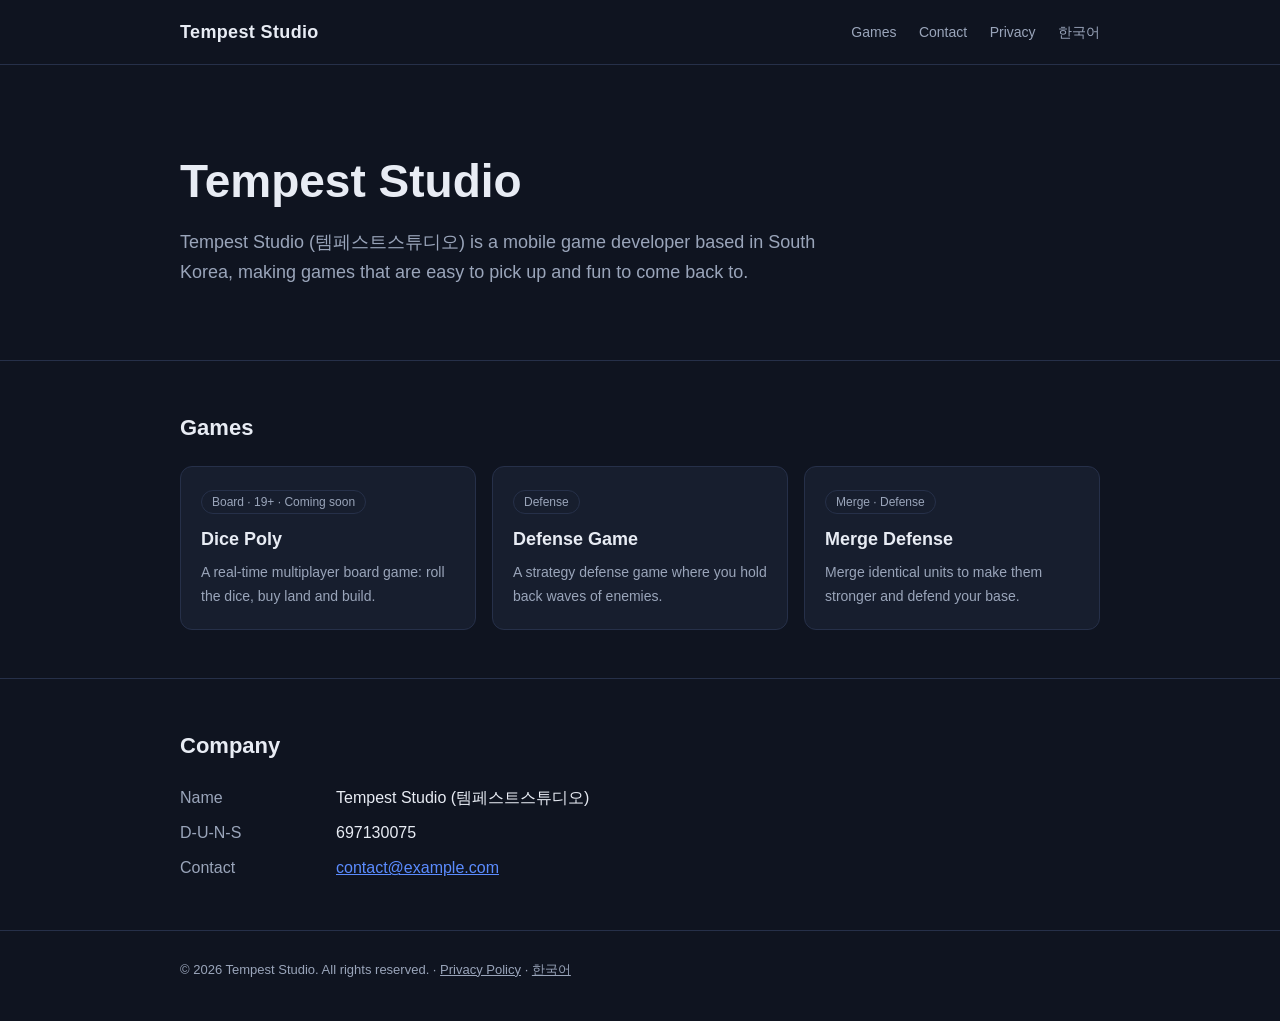
==== en/index.html @ 6d51fc12 "회사 웹사이트 첫 올림: 회사 소개와 개인정보처리방침, 한국어·영어 ProjectDice 저장소 Website/ 폴더에서 옮겨 왔습니다. GitHub Pages(main 브랜치 루" ====
<!doctype html>
<!--
  템페스트스튜디오 회사 소개 페이지(영어판). 한국어 기본판은 ../index.html 입니다.
  내용을 바꿀 때는 한국어판과 같이 바꿉니다.
-->
<html lang="en">
<head>
  <meta charset="utf-8">
  <meta name="viewport" content="width=device-width, initial-scale=1">
  <title>Tempest Studio</title>
  <meta name="description" content="Tempest Studio is a mobile game developer based in South Korea.">
  <link rel="alternate" hreflang="ko" href="../">
  <link rel="stylesheet" href="../style.css">
</head>
<body>
  <header class="site">
    <div class="wrap">
      <a class="logo" href="./">Tempest Studio</a>
      <nav class="site">
        <a href="#games">Games</a>
        <a href="#contact">Contact</a>
        <a href="privacy.html">Privacy</a>
        <a href="../" lang="ko">한국어</a>
      </nav>
    </div>
  </header>

  <main>
    <div class="wrap hero">
      <h1>Tempest Studio</h1>
      <p>Tempest Studio (템페스트스튜디오) is a mobile game developer based in South Korea, making games that are easy to pick up and fun to come back to.</p>
    </div>

    <section id="games">
      <div class="wrap">
        <h2>Games</h2>
        <div class="games">
          <div class="card">
            <span class="tag">Board · 19+ · Coming soon</span>
            <h3>Dice Poly</h3>
            <p>A real-time multiplayer board game: roll the dice, buy land and build.</p>
          </div>
          <div class="card">
            <span class="tag">Defense</span>
            <h3>Defense Game</h3>
            <p>A strategy defense game where you hold back waves of enemies.</p>
          </div>
          <div class="card">
            <span class="tag">Merge · Defense</span>
            <h3>Merge Defense</h3>
            <p>Merge identical units to make them stronger and defend your base.</p>
          </div>
        </div>
      </div>
    </section>

    <section id="contact">
      <div class="wrap">
        <h2>Company</h2>
        <dl class="info">
          <dt>Name</dt><dd>Tempest Studio (템페스트스튜디오)</dd>
          <dt>D-U-N-S</dt><dd>697130075</dd>
          <dt>Contact</dt><dd><a href="mailto:contact@example.com">contact@example.com</a></dd>
        </dl>
      </div>
    </section>
  </main>

  <footer class="site">
    <div class="wrap">
      © 2026 Tempest Studio. All rights reserved. ·
      <a href="privacy.html">Privacy Policy</a> ·
      <a href="../" lang="ko">한국어</a>
    </div>
  </footer>
</body>
</html>
---- style.css ----
/*
 * 템페스트스튜디오 회사 웹사이트 공용 스타일.
 * index.html, privacy.html, en/*.html 이 모두 이 파일 하나를 읽습니다.
 * 외부 글꼴·스크립트 없이 정적 파일만으로 동작하도록 시스템 글꼴을 씁니다
 * (GitHub Pages나 Apache 어디에 올려도 그대로 열리게 하기 위함).
 */
:root {
  --bg: #0f1420;
  --surface: #171e2e;
  --text: #e8ecf4;
  --muted: #9aa5ba;
  --accent: #5b8cff;
  --line: #263049;
  --max: 960px;
}
* { box-sizing: border-box; }
html { -webkit-text-size-adjust: 100%; }
body {
  margin: 0;
  background: var(--bg);
  color: var(--text);
  font-family: -apple-system, BlinkMacSystemFont, "Apple SD Gothic Neo", "Malgun Gothic", "Noto Sans KR", "Segoe UI", Roboto, sans-serif;
  line-height: 1.7;
  word-break: keep-all; /* 한국어 단어가 줄 끝에서 쪼개지지 않게 */
}
a { color: var(--accent); }
.wrap { max-width: var(--max); margin: 0 auto; padding: 0 20px; }

header.site {
  border-bottom: 1px solid var(--line);
}
header.site .wrap {
  display: flex; align-items: center; justify-content: space-between;
  height: 64px; gap: 16px;
}
.logo { white-space: nowrap; font-weight: 700; font-size: 18px; color: var(--text); text-decoration: none; letter-spacing: .02em; }
nav.site a { color: var(--muted); text-decoration: none; margin-left: 18px; font-size: 14px; }
nav.site a:hover { color: var(--text); }

.hero { padding-top: 88px; padding-bottom: 72px; } /* .wrap 의 좌우 여백을 지우지 않도록 위아래만 */
.hero h1 { font-size: clamp(30px, 5vw, 46px); line-height: 1.25; margin: 0 0 16px; }
.hero p { color: var(--muted); font-size: 18px; max-width: 640px; margin: 0; }

section { padding: 48px 0; border-top: 1px solid var(--line); }
section h2 { font-size: 22px; margin: 0 0 20px; }

.games { display: grid; grid-template-columns: repeat(auto-fit, minmax(240px, 1fr)); gap: 16px; }
.card { background: var(--surface); border: 1px solid var(--line); border-radius: 12px; padding: 20px; }
.card h3 { margin: 0 0 6px; font-size: 18px; }
.card p { margin: 0; color: var(--muted); font-size: 14px; }
.tag { display: inline-block; font-size: 12px; color: var(--muted); border: 1px solid var(--line); border-radius: 999px; padding: 1px 10px; margin-bottom: 10px; }

dl.info { display: grid; grid-template-columns: 140px 1fr; gap: 8px 16px; margin: 0; }
dl.info dt { color: var(--muted); }
dl.info dd { margin: 0; }

footer.site { border-top: 1px solid var(--line); padding: 28px 0 40px; color: var(--muted); font-size: 13px; }
footer.site a { color: var(--muted); }

/* 개인정보처리방침 같은 긴 문서 */
.doc { padding-top: 48px; padding-bottom: 72px; }
.doc h1 { font-size: 28px; margin: 0 0 8px; }
.doc h2 { font-size: 19px; margin: 36px 0 10px; }
.doc p, .doc li { color: #d3d9e6; }
.doc table { border-collapse: collapse; width: 100%; font-size: 14px; }
.doc th, .doc td { border: 1px solid var(--line); padding: 8px 10px; text-align: left; vertical-align: top; }
.doc th { background: var(--surface); }
.meta { color: var(--muted); font-size: 14px; }

@media (max-width: 560px) {
  nav.site a { margin-left: 12px; }
  nav.site a[href^="#"] { display: none; } /* 좁은 화면에서는 같은 페이지 안 이동 링크를 숨겨 머리글을 한 줄로 유지 */
  dl.info { grid-template-columns: 1fr; gap: 2px; }
  dl.info dd { margin-bottom: 10px; }
}
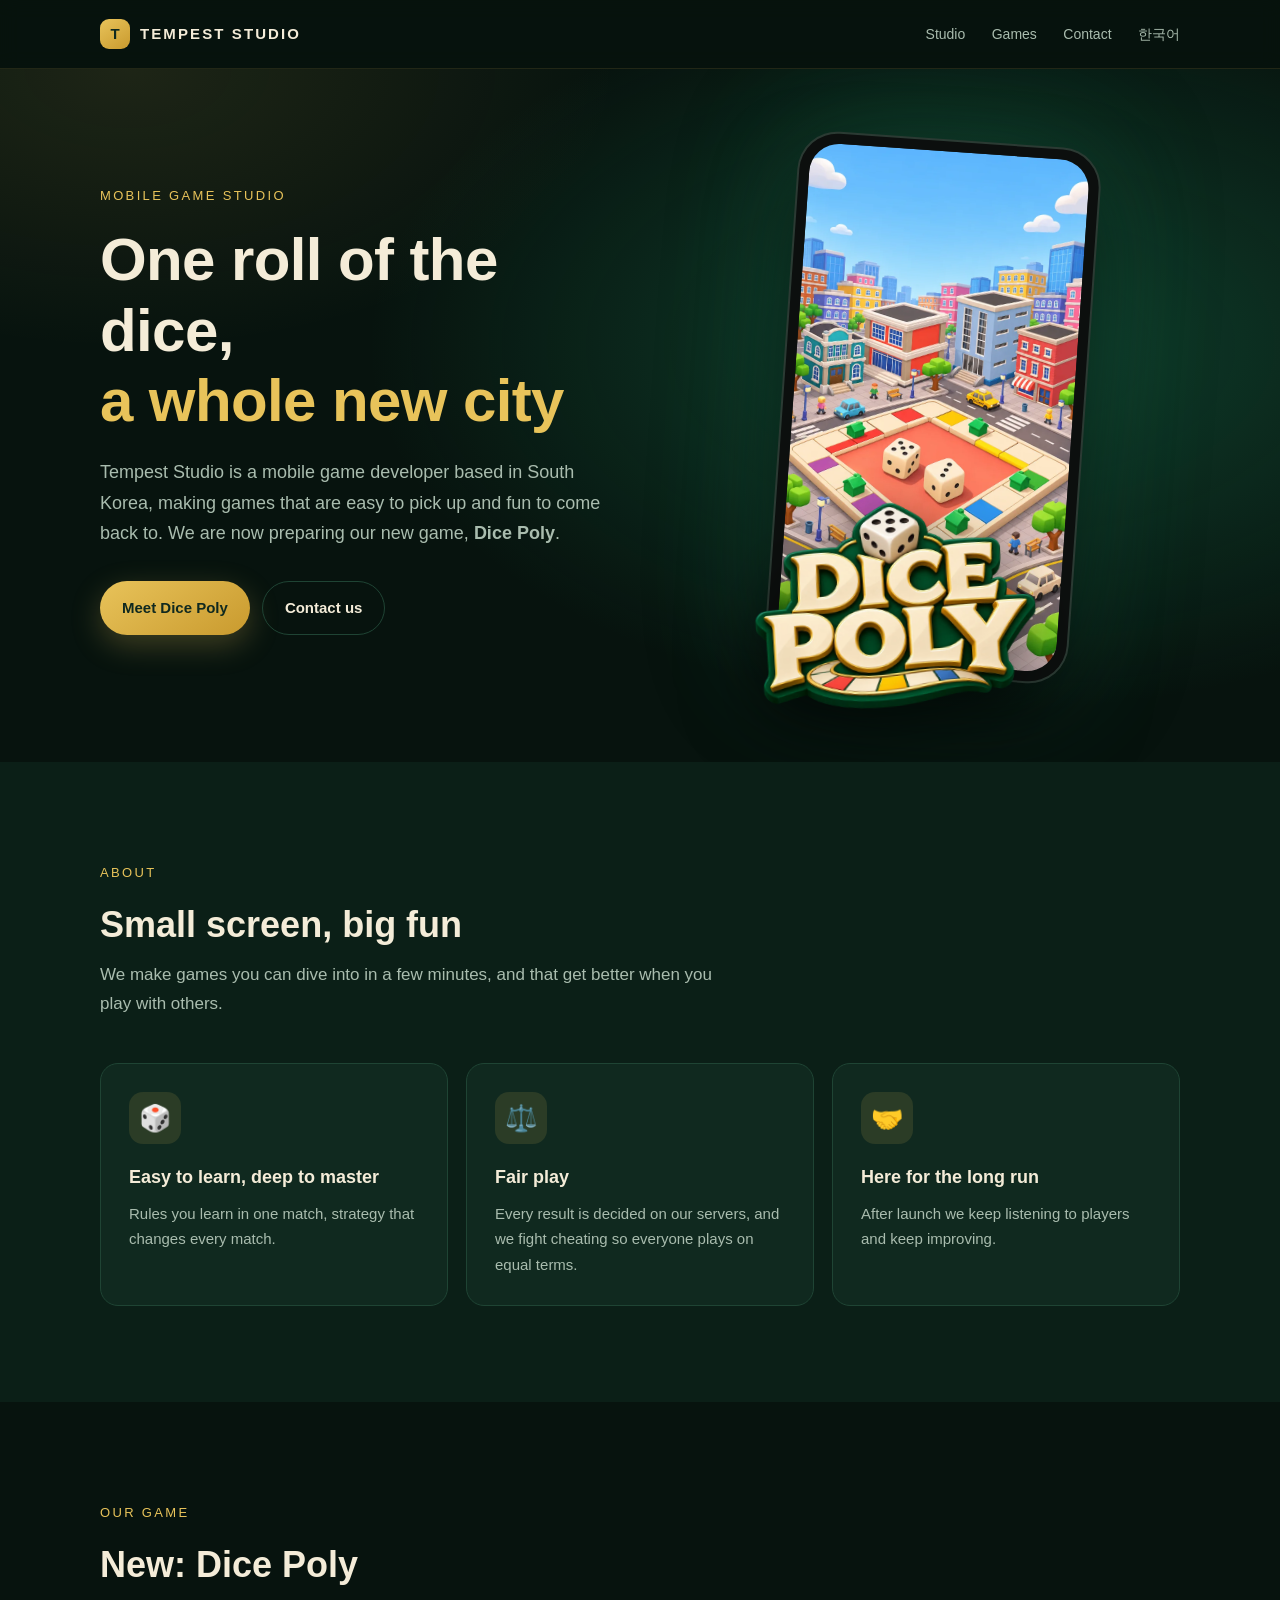
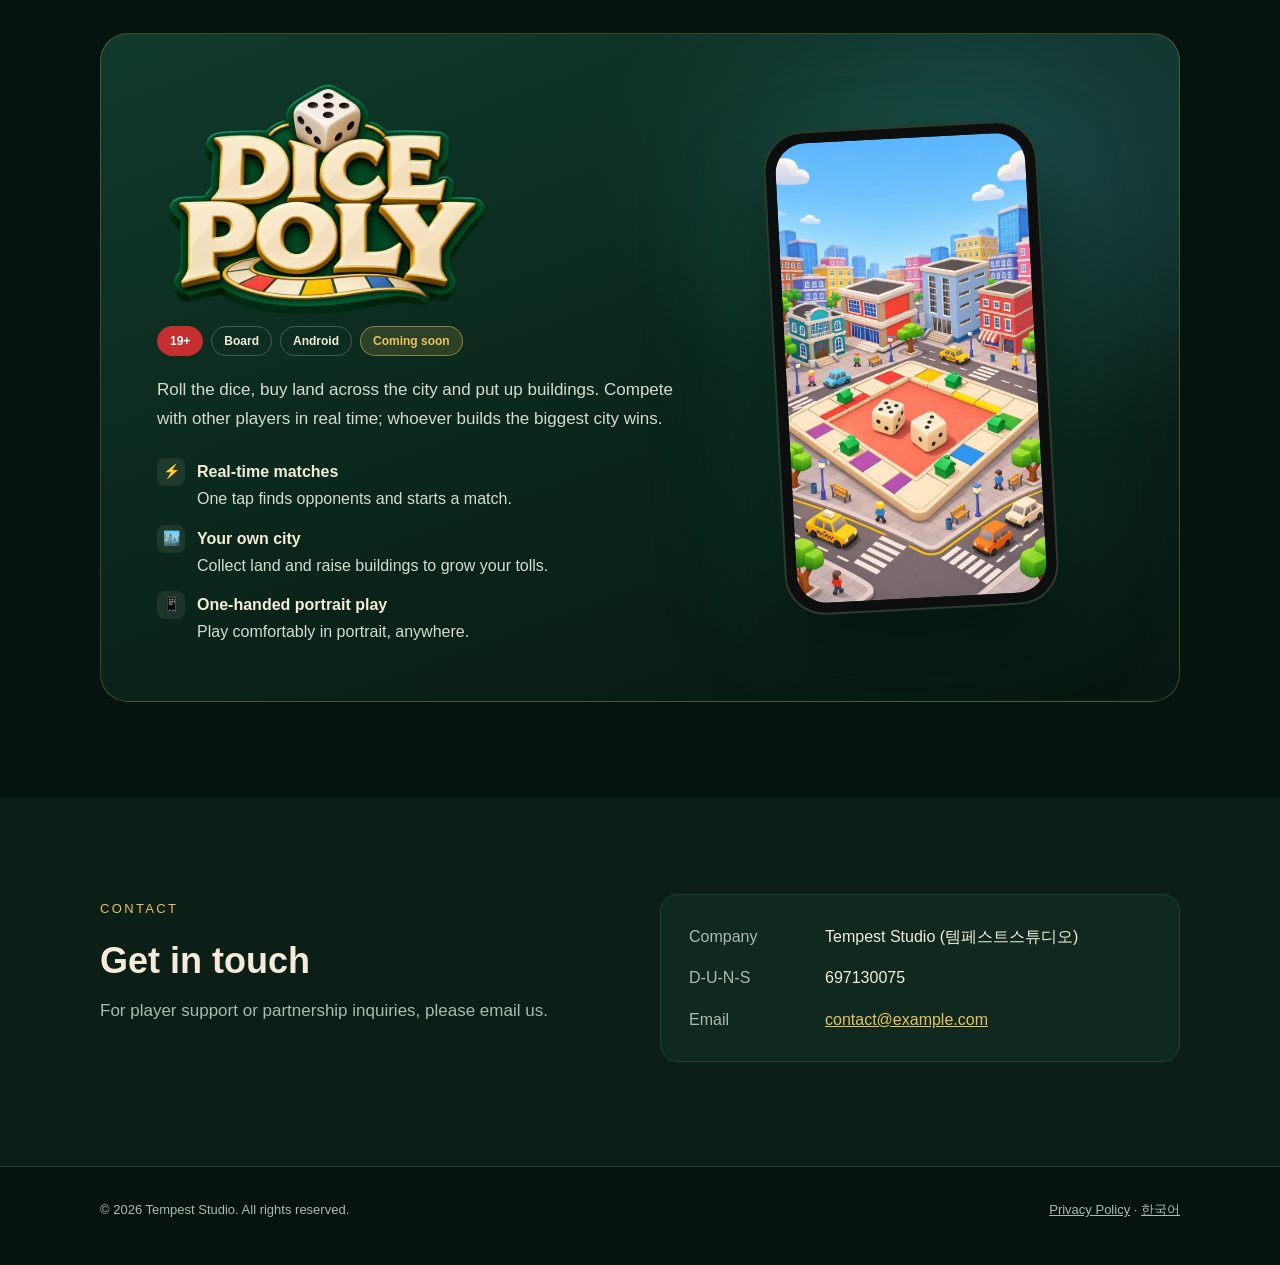
==== commit 4829cecc: "홈페이지 새 디자인: 다이스 폴리 세로 화면·로고 반영, 다른 게임 정보 제거 - 다이스 폴리 로고 색(짙은 초록·금색·크림)으로 전체 색 정리 - 첫 화면에 휴대폰 틀 안의 세로" ====
--- a/en/index.html
+++ b/en/index.html
@@ -8,59 +8,116 @@
   <meta charset="utf-8">
   <meta name="viewport" content="width=device-width, initial-scale=1">
   <title>Tempest Studio</title>
-  <meta name="description" content="Tempest Studio is a mobile game developer based in South Korea.">
+  <meta name="description" content="Tempest Studio is a mobile game developer based in South Korea, now preparing its new game Dice Poly.">
+  <meta name="theme-color" content="#07130e">
+  <meta property="og:type" content="website">
+  <meta property="og:title" content="Tempest Studio">
+  <meta property="og:description" content="Dice Poly: roll the dice and build your city in real-time matches.">
+  <meta property="og:image" content="https://jinenim.github.io/tempeststudio/images/og.jpg">
+  <meta property="og:url" content="https://jinenim.github.io/tempeststudio/en/">
+  <link rel="icon" type="image/png" href="../images/favicon.png">
   <link rel="alternate" hreflang="ko" href="../">
   <link rel="stylesheet" href="../style.css">
 </head>
 <body>
   <header class="site">
     <div class="wrap">
-      <a class="logo" href="./">Tempest Studio</a>
+      <a class="logo" href="./"><span class="mark">T</span><span class="name">TEMPEST STUDIO</span></a>
       <nav class="site">
-        <a href="#games">Games</a>
-        <a href="#contact">Contact</a>
-        <a href="privacy.html">Privacy</a>
+        <a class="hide-sm" href="#about">Studio</a>
+        <a class="hide-sm" href="#games">Games</a>
+        <a class="hide-sm" href="#contact">Contact</a>
         <a href="../" lang="ko">한국어</a>
       </nav>
     </div>
   </header>
 
   <main>
-    <div class="wrap hero">
-      <h1>Tempest Studio</h1>
-      <p>Tempest Studio (템페스트스튜디오) is a mobile game developer based in South Korea, making games that are easy to pick up and fun to come back to.</p>
+    <div class="hero">
+      <div class="wrap">
+        <div>
+          <span class="eyebrow">Mobile Game Studio</span>
+          <h1>One roll of the dice,<br><em>a whole new city</em></h1>
+          <p class="lead">Tempest Studio is a mobile game developer based in South Korea, making games that are easy to pick up and fun to come back to. We are now preparing our new game, <b>Dice Poly</b>.</p>
+          <div class="btns">
+            <a class="btn primary" href="#games">Meet Dice Poly</a>
+            <a class="btn ghost" href="#contact">Contact us</a>
+          </div>
+        </div>
+        <div class="showcase">
+          <div class="phone"><img src="../images/dicepoly-city.webp" width="720" height="1280" alt="Dice Poly gameplay: two dice roll across a board set in the middle of a city"></div>
+          <img class="float-logo" src="../images/dicepoly-logo.webp" width="900" height="600" alt="Dice Poly logo">
+        </div>
+      </div>
     </div>
 
-    <section id="games">
+    <section id="about" class="alt">
       <div class="wrap">
-        <h2>Games</h2>
-        <div class="games">
-          <div class="card">
-            <span class="tag">Board · 19+ · Coming soon</span>
-            <h3>Dice Poly</h3>
-            <p>A real-time multiplayer board game: roll the dice, buy land and build.</p>
+        <div class="section-head">
+          <span class="eyebrow">About</span>
+          <h2>Small screen, big fun</h2>
+          <p>We make games you can dive into in a few minutes, and that get better when you play with others.</p>
+        </div>
+        <div class="values">
+          <div class="value">
+            <div class="icon" aria-hidden="true">🎲</div>
+            <h3>Easy to learn, deep to master</h3>
+            <p>Rules you learn in one match, strategy that changes every match.</p>
           </div>
-          <div class="card">
-            <span class="tag">Defense</span>
-            <h3>Defense Game</h3>
-            <p>A strategy defense game where you hold back waves of enemies.</p>
+          <div class="value">
+            <div class="icon" aria-hidden="true">⚖️</div>
+            <h3>Fair play</h3>
+            <p>Every result is decided on our servers, and we fight cheating so everyone plays on equal terms.</p>
           </div>
-          <div class="card">
-            <span class="tag">Merge · Defense</span>
-            <h3>Merge Defense</h3>
-            <p>Merge identical units to make them stronger and defend your base.</p>
+          <div class="value">
+            <div class="icon" aria-hidden="true">🤝</div>
+            <h3>Here for the long run</h3>
+            <p>After launch we keep listening to players and keep improving.</p>
           </div>
         </div>
       </div>
     </section>
 
-    <section id="contact">
+    <section id="games">
       <div class="wrap">
-        <h2>Company</h2>
+        <div class="section-head">
+          <span class="eyebrow">Our Game</span>
+          <h2>New: Dice Poly</h2>
+        </div>
+        <div class="game">
+          <div>
+            <img class="logo-img" src="../images/dicepoly-logo.webp" width="900" height="600" alt="Dice Poly">
+            <div class="badges">
+              <span class="badge age">19+</span>
+              <span class="badge">Board</span>
+              <span class="badge">Android</span>
+              <span class="badge soon">Coming soon</span>
+            </div>
+            <p class="desc">Roll the dice, buy land across the city and put up buildings. Compete with other players in real time; whoever builds the biggest city wins.</p>
+            <ul class="features">
+              <li><span class="dot" aria-hidden="true">⚡</span><span><b>Real-time matches</b>One tap finds opponents and starts a match.</span></li>
+              <li><span class="dot" aria-hidden="true">🏙️</span><span><b>Your own city</b>Collect land and raise buildings to grow your tolls.</span></li>
+              <li><span class="dot" aria-hidden="true">📱</span><span><b>One-handed portrait play</b>Play comfortably in portrait, anywhere.</span></li>
+            </ul>
+          </div>
+          <div class="shot">
+            <div class="phone"><img src="../images/dicepoly-city.webp" width="720" height="1280" alt="" loading="lazy"></div>
+          </div>
+        </div>
+      </div>
+    </section>
+
+    <section id="contact" class="alt">
+      <div class="wrap company">
+        <div class="section-head">
+          <span class="eyebrow">Contact</span>
+          <h2>Get in touch</h2>
+          <p>For player support or partnership inquiries, please email us.</p>
+        </div>
         <dl class="info">
-          <dt>Name</dt><dd>Tempest Studio (템페스트스튜디오)</dd>
+          <dt>Company</dt><dd>Tempest Studio (템페스트스튜디오)</dd>
           <dt>D-U-N-S</dt><dd>697130075</dd>
-          <dt>Contact</dt><dd><a href="mailto:contact@example.com">contact@example.com</a></dd>
+          <dt>Email</dt><dd><a href="mailto:contact@example.com">contact@example.com</a></dd>
         </dl>
       </div>
     </section>
@@ -68,9 +125,8 @@
 
   <footer class="site">
     <div class="wrap">
-      © 2026 Tempest Studio. All rights reserved. ·
-      <a href="privacy.html">Privacy Policy</a> ·
-      <a href="../" lang="ko">한국어</a>
+      <span>© 2026 Tempest Studio. All rights reserved.</span>
+      <span><a href="privacy.html">Privacy Policy</a> · <a href="../" lang="ko">한국어</a></span>
     </div>
   </footer>
 </body>
--- a/style.css
+++ b/style.css
@@ -1,20 +1,25 @@
 /*
  * 템페스트스튜디오 회사 웹사이트 공용 스타일.
  * index.html, privacy.html, en/*.html 이 모두 이 파일 하나를 읽습니다.
- * 외부 글꼴·스크립트 없이 정적 파일만으로 동작하도록 시스템 글꼴을 씁니다
- * (GitHub Pages나 Apache 어디에 올려도 그대로 열리게 하기 위함).
+ * 색은 다이스 폴리 로고(짙은 초록 + 금색 테두리 + 크림색 글자)에서 가져왔습니다.
+ * 외부 글꼴·스크립트 없이 정적 파일만으로 동작하도록 시스템 글꼴을 씁니다.
  */
 :root {
-  --bg: #0f1420;
-  --surface: #171e2e;
-  --text: #e8ecf4;
-  --muted: #9aa5ba;
-  --accent: #5b8cff;
-  --line: #263049;
-  --max: 960px;
+  --bg: #07130e;          /* 페이지 바탕: 로고 초록을 아주 어둡게 */
+  --bg-2: #0b1f17;        /* 구역을 나누는 조금 밝은 바탕 */
+  --surface: #10291f;     /* 카드 */
+  --line: #1f4434;
+  --text: #f4ecd8;        /* 로고 글자의 크림색 */
+  --muted: #a9bcae;
+  --gold: #e8c35a;        /* 로고 테두리 금색 */
+  --gold-2: #c99a2e;
+  --green: #1d8a5f;
+  --sky: #5fb8ff;         /* 도시 일러스트 하늘색, 포인트로만 */
+  --max: 1120px;
+  --radius: 18px;
 }
 * { box-sizing: border-box; }
-html { -webkit-text-size-adjust: 100%; }
+html { -webkit-text-size-adjust: 100%; scroll-behavior: smooth; }
 body {
   margin: 0;
   background: var(--bg);
@@ -22,54 +27,137 @@
   font-family: -apple-system, BlinkMacSystemFont, "Apple SD Gothic Neo", "Malgun Gothic", "Noto Sans KR", "Segoe UI", Roboto, sans-serif;
   line-height: 1.7;
   word-break: keep-all; /* 한국어 단어가 줄 끝에서 쪼개지지 않게 */
+  overflow-x: hidden;
 }
-a { color: var(--accent); }
-.wrap { max-width: var(--max); margin: 0 auto; padding: 0 20px; }
+img { max-width: 100%; height: auto; display: block; } /* width·height 속성은 자리 잡기용, 실제 높이는 비율대로 */
+a { color: var(--gold); }
+.wrap { max-width: var(--max); margin: 0 auto; padding-left: 20px; padding-right: 20px; }
 
+/* ── 머리글: 스크롤해도 위에 붙어 있게 ── */
 header.site {
-  border-bottom: 1px solid var(--line);
+  position: sticky; top: 0; z-index: 10;
+  background: rgba(7, 19, 14, .78);
+  backdrop-filter: blur(10px); -webkit-backdrop-filter: blur(10px);
+  border-bottom: 1px solid rgba(232, 195, 90, .12);
 }
-header.site .wrap {
-  display: flex; align-items: center; justify-content: space-between;
-  height: 64px; gap: 16px;
+header.site .wrap { display: flex; align-items: center; justify-content: space-between; height: 68px; gap: 16px; }
+.logo { display: flex; align-items: center; gap: 10px; white-space: nowrap; color: var(--text); text-decoration: none; font-weight: 800; letter-spacing: .14em; font-size: 15px; }
+.logo .mark {
+  width: 30px; height: 30px; border-radius: 9px; display: grid; place-items: center;
+  background: linear-gradient(145deg, var(--gold), var(--gold-2)); color: #10291f; font-size: 15px; letter-spacing: 0;
 }
-.logo { white-space: nowrap; font-weight: 700; font-size: 18px; color: var(--text); text-decoration: none; letter-spacing: .02em; }
-nav.site a { color: var(--muted); text-decoration: none; margin-left: 18px; font-size: 14px; }
+nav.site a { color: var(--muted); text-decoration: none; margin-left: 22px; font-size: 14px; }
 nav.site a:hover { color: var(--text); }
 
-.hero { padding-top: 88px; padding-bottom: 72px; } /* .wrap 의 좌우 여백을 지우지 않도록 위아래만 */
-.hero h1 { font-size: clamp(30px, 5vw, 46px); line-height: 1.25; margin: 0 0 16px; }
-.hero p { color: var(--muted); font-size: 18px; max-width: 640px; margin: 0; }
+/* ── 첫 화면 ── */
+.hero {
+  position: relative; overflow: hidden;
+  background:
+    radial-gradient(900px 520px at 78% 40%, rgba(29, 138, 95, .38), transparent 70%),
+    radial-gradient(700px 400px at 10% 0%, rgba(232, 195, 90, .10), transparent 70%),
+    var(--bg);
+}
+.hero .wrap { display: grid; grid-template-columns: 1.05fr .95fr; align-items: center; gap: 40px; padding-top: 72px; padding-bottom: 88px; }
+.eyebrow { display: inline-block; font-size: 13px; letter-spacing: .18em; color: var(--gold); text-transform: uppercase; margin-bottom: 18px; }
+.hero h1 { font-size: clamp(34px, 5.4vw, 60px); line-height: 1.18; margin: 0 0 20px; letter-spacing: -.01em; }
+.hero h1 em { font-style: normal; color: var(--gold); }
+.hero p.lead { color: var(--muted); font-size: 18px; max-width: 520px; margin: 0 0 32px; }
+.btns { display: flex; flex-wrap: wrap; gap: 12px; }
+.btn {
+  display: inline-flex; align-items: center; gap: 8px; padding: 13px 22px; border-radius: 999px;
+  font-weight: 700; font-size: 15px; text-decoration: none; transition: transform .15s ease, box-shadow .15s ease;
+}
+.btn:hover { transform: translateY(-2px); }
+.btn.primary { background: linear-gradient(145deg, var(--gold), var(--gold-2)); color: #10291f; box-shadow: 0 10px 30px rgba(232, 195, 90, .25); }
+.btn.ghost { border: 1px solid var(--line); color: var(--text); }
 
-section { padding: 48px 0; border-top: 1px solid var(--line); }
-section h2 { font-size: 22px; margin: 0 0 20px; }
+/* 휴대폰 모양 틀 안에 세로 게임 화면을 넣고, 그 위에 로고를 띄움 */
+.showcase { position: relative; display: flex; justify-content: center; }
+.phone {
+  position: relative; width: min(300px, 70vw); aspect-ratio: 9 / 16;
+  border-radius: 38px; padding: 10px; background: #0c0f0e;
+  box-shadow: 0 0 0 2px #2b3a33, 0 40px 80px rgba(0, 0, 0, .55), 0 0 120px rgba(29, 138, 95, .35);
+  transform: rotate(4deg);
+}
+.phone img { width: 100%; height: 100%; object-fit: cover; border-radius: 30px; }
+.showcase .float-logo {
+  position: absolute; width: min(320px, 72vw); left: 50%; bottom: -36px; transform: translateX(-62%) rotate(-4deg);
+  filter: drop-shadow(0 18px 30px rgba(0, 0, 0, .55));
+}
 
-.games { display: grid; grid-template-columns: repeat(auto-fit, minmax(240px, 1fr)); gap: 16px; }
-.card { background: var(--surface); border: 1px solid var(--line); border-radius: 12px; padding: 20px; }
-.card h3 { margin: 0 0 6px; font-size: 18px; }
-.card p { margin: 0; color: var(--muted); font-size: 14px; }
-.tag { display: inline-block; font-size: 12px; color: var(--muted); border: 1px solid var(--line); border-radius: 999px; padding: 1px 10px; margin-bottom: 10px; }
+/* ── 공통 구역 ── */
+section { padding: 96px 0; }
+section.alt { background: var(--bg-2); }
+.section-head { max-width: 640px; margin-bottom: 44px; }
+.section-head h2 { font-size: clamp(26px, 3.4vw, 36px); line-height: 1.3; margin: 0 0 12px; }
+.section-head p { color: var(--muted); margin: 0; font-size: 17px; }
 
-dl.info { display: grid; grid-template-columns: 140px 1fr; gap: 8px 16px; margin: 0; }
+.values { display: grid; grid-template-columns: repeat(3, 1fr); gap: 18px; }
+.value { background: var(--surface); border: 1px solid var(--line); border-radius: var(--radius); padding: 28px; }
+.value .icon { font-size: 26px; width: 52px; height: 52px; display: grid; place-items: center; border-radius: 14px; background: rgba(232, 195, 90, .12); margin-bottom: 18px; }
+.value h3 { margin: 0 0 8px; font-size: 18px; }
+.value p { margin: 0; color: var(--muted); font-size: 15px; }
+
+/* ── 다이스 폴리 소개 ── */
+.game {
+  position: relative; overflow: hidden; border-radius: 28px;
+  background:
+    radial-gradient(600px 400px at 85% 20%, rgba(95, 184, 255, .18), transparent 70%),
+    linear-gradient(160deg, #0f3a29, #0a2419 60%, #08170f);
+  border: 1px solid rgba(232, 195, 90, .25);
+  display: grid; grid-template-columns: 1.1fr .9fr; gap: 24px; align-items: center;
+  padding: 56px;
+}
+.game .logo-img { width: min(360px, 100%); margin: -12px 0 8px -10px; }
+.badges { display: flex; flex-wrap: wrap; gap: 8px; margin-bottom: 20px; }
+.badge { font-size: 12px; font-weight: 700; padding: 4px 12px; border-radius: 999px; border: 1px solid rgba(244, 236, 216, .25); color: var(--text); }
+.badge.age { background: #c62f2f; border-color: #c62f2f; color: #fff; }
+.badge.soon { background: rgba(232, 195, 90, .15); border-color: rgba(232, 195, 90, .5); color: var(--gold); }
+.game p.desc { color: #d6dccf; font-size: 17px; margin: 0 0 24px; }
+.features { list-style: none; padding: 0; margin: 0; display: grid; gap: 12px; }
+.features li { display: flex; gap: 12px; align-items: flex-start; color: #d6dccf; }
+.features li b { color: var(--text); display: block; }
+.features .dot { flex: none; width: 28px; height: 28px; border-radius: 8px; display: grid; place-items: center; font-size: 14px; background: rgba(244, 236, 216, .08); }
+.game .shot { justify-self: center; }
+.game .shot .phone { width: min(270px, 64vw); transform: rotate(-3deg); }
+
+/* ── 회사 정보 ── */
+.company { display: grid; grid-template-columns: 1fr 1fr; gap: 40px; align-items: start; }
+dl.info { display: grid; grid-template-columns: 120px 1fr; gap: 14px 16px; margin: 0; background: var(--surface); border: 1px solid var(--line); border-radius: var(--radius); padding: 28px; }
 dl.info dt { color: var(--muted); }
 dl.info dd { margin: 0; }
 
-footer.site { border-top: 1px solid var(--line); padding: 28px 0 40px; color: var(--muted); font-size: 13px; }
+footer.site { border-top: 1px solid var(--line); padding: 32px 0 44px; color: var(--muted); font-size: 13px; }
+footer.site .wrap { display: flex; flex-wrap: wrap; justify-content: space-between; gap: 12px; }
 footer.site a { color: var(--muted); }
 
-/* 개인정보처리방침 같은 긴 문서 */
-.doc { padding-top: 48px; padding-bottom: 72px; }
-.doc h1 { font-size: 28px; margin: 0 0 8px; }
-.doc h2 { font-size: 19px; margin: 36px 0 10px; }
-.doc p, .doc li { color: #d3d9e6; }
-.doc table { border-collapse: collapse; width: 100%; font-size: 14px; }
+/* ── 개인정보처리방침 같은 긴 문서 ── */
+.doc { padding-top: 56px; padding-bottom: 80px; max-width: 860px; }
+.doc h1 { font-size: 30px; margin: 0 0 8px; }
+.doc h2 { font-size: 19px; margin: 40px 0 10px; color: var(--gold); }
+.doc p, .doc li { color: #d6dccf; }
+.doc table { border-collapse: collapse; width: 100%; font-size: 14px; display: block; overflow-x: auto; }
 .doc th, .doc td { border: 1px solid var(--line); padding: 8px 10px; text-align: left; vertical-align: top; }
 .doc th { background: var(--surface); }
+.doc dl.info { padding: 20px; }
 .meta { color: var(--muted); font-size: 14px; }
 
+/* ── 좁은 화면 ── */
+@media (max-width: 900px) {
+  .hero .wrap { grid-template-columns: 1fr; padding-top: 48px; padding-bottom: 96px; gap: 56px; }
+  .values { grid-template-columns: 1fr; }
+  .game { grid-template-columns: 1fr; padding: 32px 24px; }
+  .company { grid-template-columns: 1fr; }
+  section { padding: 72px 0; }
+}
 @media (max-width: 560px) {
-  nav.site a { margin-left: 12px; }
-  nav.site a[href^="#"] { display: none; } /* 좁은 화면에서는 같은 페이지 안 이동 링크를 숨겨 머리글을 한 줄로 유지 */
+  nav.site a { margin-left: 14px; }
+  nav.site a.hide-sm { display: none; } /* 머리글을 한 줄로 유지하려고 같은 페이지 안 이동 링크는 숨김 */
+  .logo .name { letter-spacing: .08em; font-size: 14px; }
   dl.info { grid-template-columns: 1fr; gap: 2px; }
-  dl.info dd { margin-bottom: 10px; }
+  dl.info dd { margin-bottom: 12px; }
 }
+@media (prefers-reduced-motion: reduce) {
+  html { scroll-behavior: auto; }
+  .btn { transition: none; }
+}
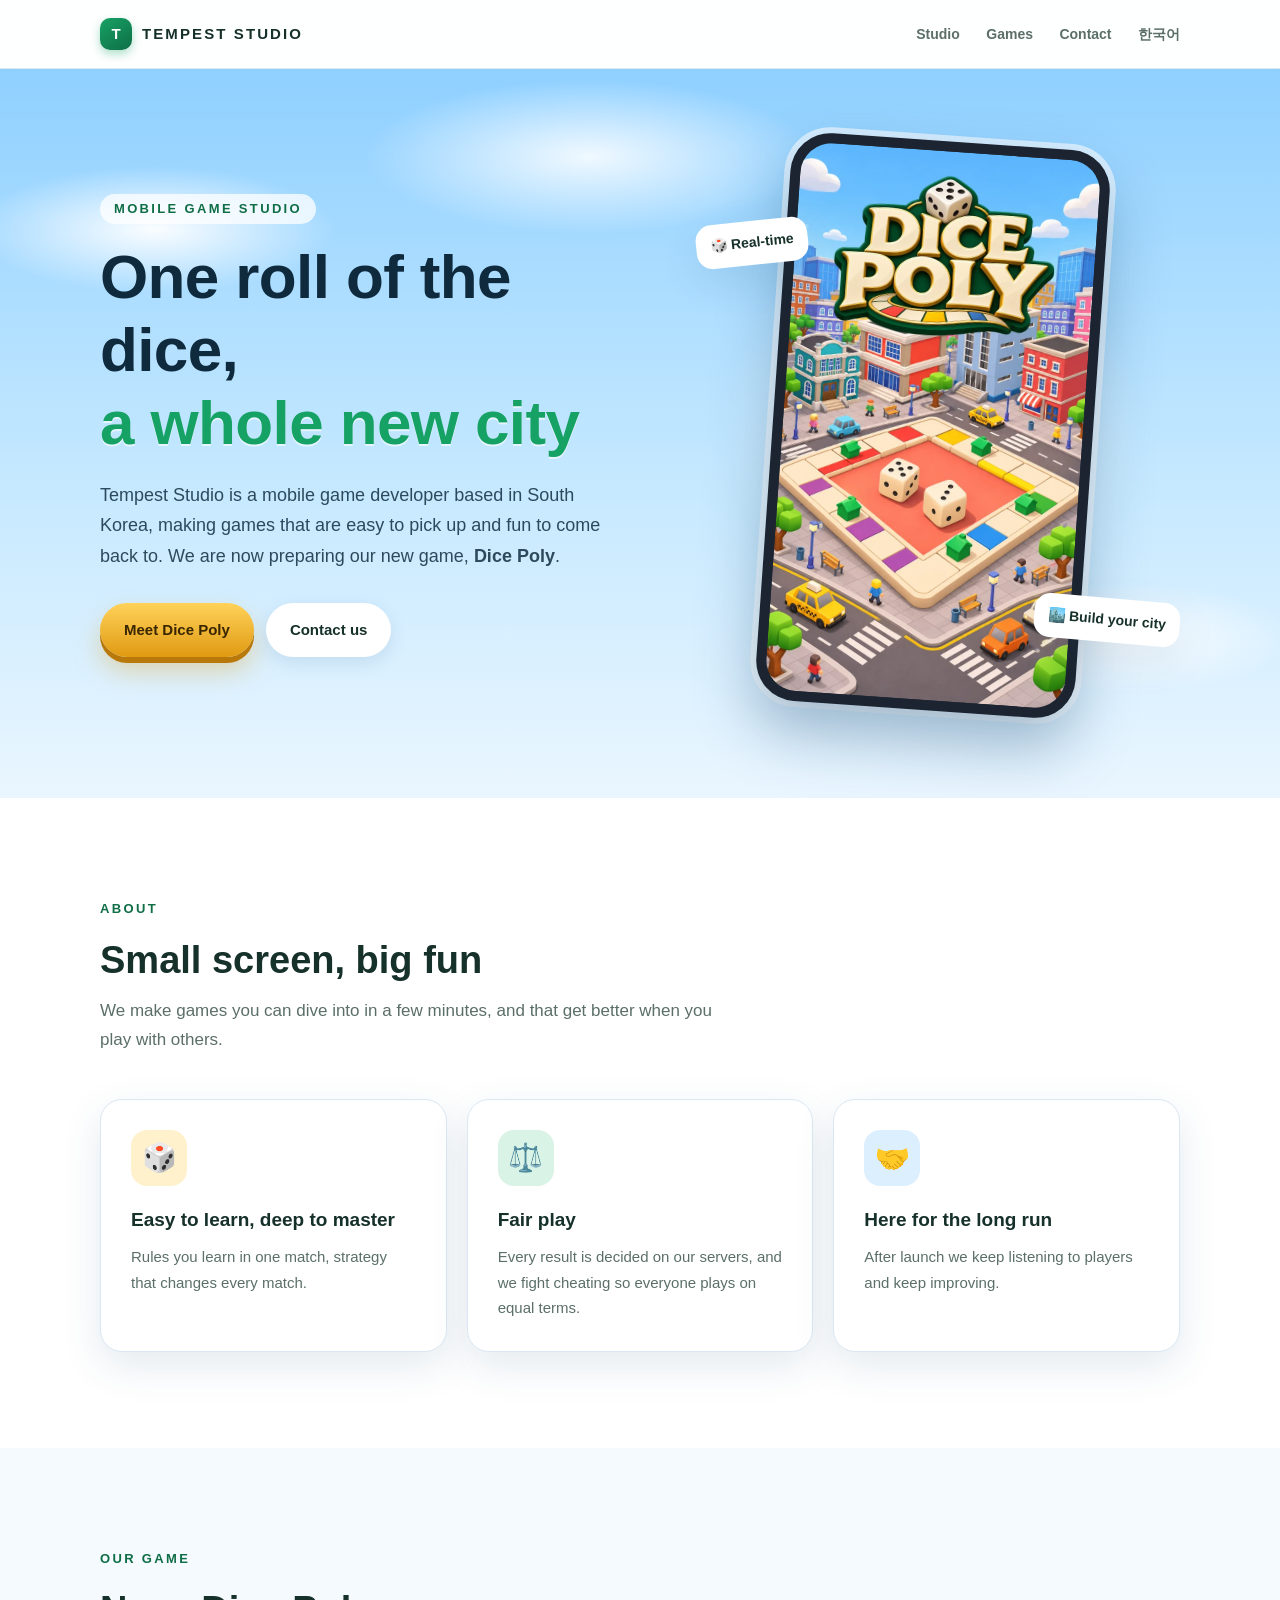
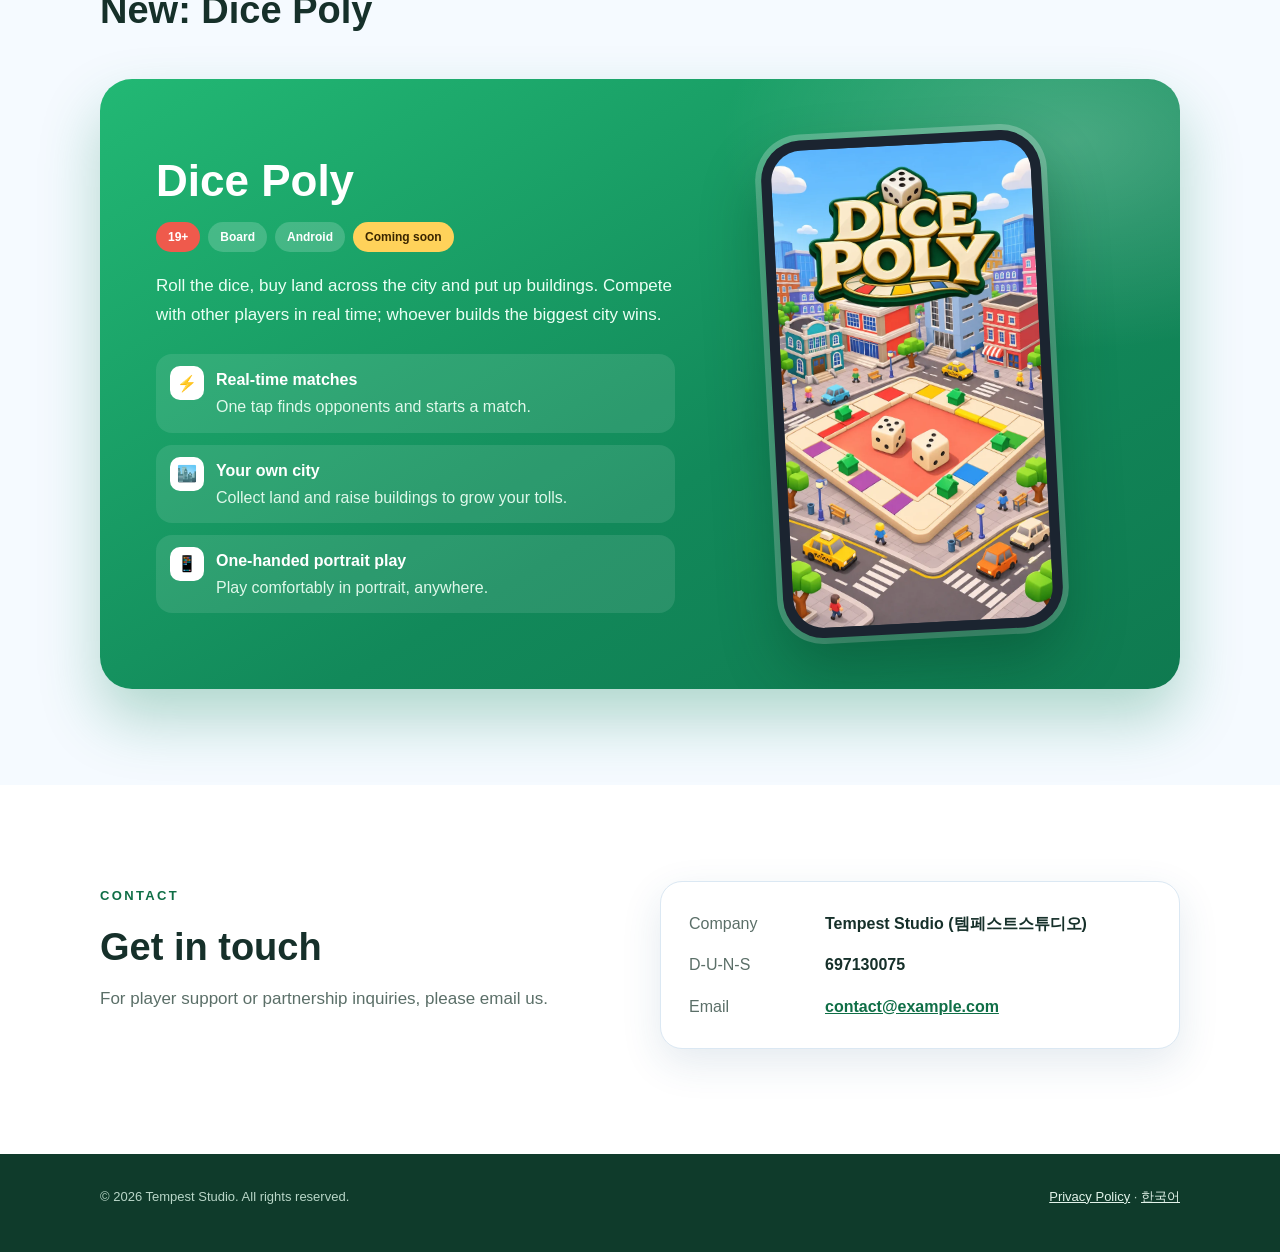
==== commit 7e9ea26b: "홈페이지를 밝은 색으로 바꾸고 도시 그림 위에 로고를 합친 타이틀 화면 사용 - images/dicepoly-title.webp: 세로 도시 그림 위쪽에 로고를 합친 이미지(따로 " ====
--- a/en/index.html
+++ b/en/index.html
@@ -9,7 +9,7 @@
   <meta name="viewport" content="width=device-width, initial-scale=1">
   <title>Tempest Studio</title>
   <meta name="description" content="Tempest Studio is a mobile game developer based in South Korea, now preparing its new game Dice Poly.">
-  <meta name="theme-color" content="#07130e">
+  <meta name="theme-color" content="#8fd0ff">
   <meta property="og:type" content="website">
   <meta property="og:title" content="Tempest Studio">
   <meta property="og:description" content="Dice Poly: roll the dice and build your city in real-time matches.">
@@ -45,8 +45,9 @@
           </div>
         </div>
         <div class="showcase">
-          <div class="phone"><img src="../images/dicepoly-city.webp" width="720" height="1280" alt="Dice Poly gameplay: two dice roll across a board set in the middle of a city"></div>
-          <img class="float-logo" src="../images/dicepoly-logo.webp" width="900" height="600" alt="Dice Poly logo">
+          <div class="phone"><img src="../images/dicepoly-title.webp" width="720" height="1280" alt="Dice Poly title screen: under the logo, two dice roll across a board set in the middle of a city"></div>
+          <span class="sticker s1">🎲 Real-time</span>
+          <span class="sticker s2">🏙️ Build your city</span>
         </div>
       </div>
     </div>
@@ -86,7 +87,7 @@
         </div>
         <div class="game">
           <div>
-            <img class="logo-img" src="../images/dicepoly-logo.webp" width="900" height="600" alt="Dice Poly">
+            <h3>Dice Poly</h3>
             <div class="badges">
               <span class="badge age">19+</span>
               <span class="badge">Board</span>
@@ -101,7 +102,7 @@
             </ul>
           </div>
           <div class="shot">
-            <div class="phone"><img src="../images/dicepoly-city.webp" width="720" height="1280" alt="" loading="lazy"></div>
+            <div class="phone"><img src="../images/dicepoly-title.webp" width="720" height="1280" alt="Dice Poly title screen" loading="lazy"></div>
           </div>
         </div>
       </div>
--- a/style.css
+++ b/style.css
@@ -1,22 +1,26 @@
 /*
  * 템페스트스튜디오 회사 웹사이트 공용 스타일.
  * index.html, privacy.html, en/*.html 이 모두 이 파일 하나를 읽습니다.
- * 색은 다이스 폴리 로고(짙은 초록 + 금색 테두리 + 크림색 글자)에서 가져왔습니다.
+ * 밝은 하늘색 바탕에, 다이스 폴리 일러스트의 색(하늘 파랑, 잔디 초록, 로고 금색, 보드 빨강)을 포인트로 씁니다.
  * 외부 글꼴·스크립트 없이 정적 파일만으로 동작하도록 시스템 글꼴을 씁니다.
  */
 :root {
-  --bg: #07130e;          /* 페이지 바탕: 로고 초록을 아주 어둡게 */
-  --bg-2: #0b1f17;        /* 구역을 나누는 조금 밝은 바탕 */
-  --surface: #10291f;     /* 카드 */
-  --line: #1f4434;
-  --text: #f4ecd8;        /* 로고 글자의 크림색 */
-  --muted: #a9bcae;
-  --gold: #e8c35a;        /* 로고 테두리 금색 */
-  --gold-2: #c99a2e;
-  --green: #1d8a5f;
-  --sky: #5fb8ff;         /* 도시 일러스트 하늘색, 포인트로만 */
+  --bg: #f5faff;          /* 페이지 바탕: 아주 옅은 하늘색 */
+  --bg-2: #ffffff;        /* 구역을 나누는 흰 바탕 */
+  --surface: #ffffff;     /* 카드 */
+  --line: #dbe8f3;
+  --text: #16302a;        /* 본문: 로고 초록을 아주 진하게 */
+  --muted: #5b6f68;
+  --sky: #3aa6f0;         /* 일러스트 하늘색 */
+  --sky-soft: #cfeaff;
+  --green: #17a265;       /* 로고·잔디 초록 */
+  --green-dark: #0f6e46;
+  --gold: #f4b92d;        /* 로고 테두리 금색 */
+  --gold-2: #e09a12;
+  --red: #ef5a4c;         /* 보드 빨강 */
   --max: 1120px;
-  --radius: 18px;
+  --radius: 22px;
+  --shadow: 0 14px 40px rgba(30, 80, 120, .12);
 }
 * { box-sizing: border-box; }
 html { -webkit-text-size-adjust: 100%; scroll-behavior: smooth; }
@@ -30,123 +34,137 @@
   overflow-x: hidden;
 }
 img { max-width: 100%; height: auto; display: block; } /* width·height 속성은 자리 잡기용, 실제 높이는 비율대로 */
-a { color: var(--gold); }
+a { color: var(--green-dark); }
 .wrap { max-width: var(--max); margin: 0 auto; padding-left: 20px; padding-right: 20px; }
 
 /* ── 머리글: 스크롤해도 위에 붙어 있게 ── */
 header.site {
   position: sticky; top: 0; z-index: 10;
-  background: rgba(7, 19, 14, .78);
+  background: rgba(255, 255, 255, .85);
   backdrop-filter: blur(10px); -webkit-backdrop-filter: blur(10px);
-  border-bottom: 1px solid rgba(232, 195, 90, .12);
+  border-bottom: 1px solid var(--line);
 }
 header.site .wrap { display: flex; align-items: center; justify-content: space-between; height: 68px; gap: 16px; }
 .logo { display: flex; align-items: center; gap: 10px; white-space: nowrap; color: var(--text); text-decoration: none; font-weight: 800; letter-spacing: .14em; font-size: 15px; }
 .logo .mark {
-  width: 30px; height: 30px; border-radius: 9px; display: grid; place-items: center;
-  background: linear-gradient(145deg, var(--gold), var(--gold-2)); color: #10291f; font-size: 15px; letter-spacing: 0;
+  width: 32px; height: 32px; border-radius: 10px; display: grid; place-items: center;
+  background: linear-gradient(145deg, var(--green), var(--green-dark)); color: #fff; font-size: 15px; letter-spacing: 0;
+  box-shadow: 0 4px 10px rgba(23, 162, 101, .35);
 }
-nav.site a { color: var(--muted); text-decoration: none; margin-left: 22px; font-size: 14px; }
-nav.site a:hover { color: var(--text); }
+nav.site a { color: var(--muted); text-decoration: none; margin-left: 22px; font-size: 14px; font-weight: 600; }
+nav.site a:hover { color: var(--green-dark); }
 
-/* ── 첫 화면 ── */
+/* ── 첫 화면: 하늘과 구름 ── */
 .hero {
   position: relative; overflow: hidden;
   background:
-    radial-gradient(900px 520px at 78% 40%, rgba(29, 138, 95, .38), transparent 70%),
-    radial-gradient(700px 400px at 10% 0%, rgba(232, 195, 90, .10), transparent 70%),
-    var(--bg);
+    radial-gradient(260px 90px at 12% 22%, rgba(255, 255, 255, .95), transparent 70%),
+    radial-gradient(320px 110px at 46% 12%, rgba(255, 255, 255, .85), transparent 70%),
+    radial-gradient(240px 80px at 88% 78%, rgba(255, 255, 255, .9), transparent 70%),
+    linear-gradient(180deg, #8fd0ff 0%, #c4e8ff 55%, #eaf6ff 100%);
 }
 .hero .wrap { display: grid; grid-template-columns: 1.05fr .95fr; align-items: center; gap: 40px; padding-top: 72px; padding-bottom: 88px; }
-.eyebrow { display: inline-block; font-size: 13px; letter-spacing: .18em; color: var(--gold); text-transform: uppercase; margin-bottom: 18px; }
-.hero h1 { font-size: clamp(34px, 5.4vw, 60px); line-height: 1.18; margin: 0 0 20px; letter-spacing: -.01em; }
-.hero h1 em { font-style: normal; color: var(--gold); }
-.hero p.lead { color: var(--muted); font-size: 18px; max-width: 520px; margin: 0 0 32px; }
+.eyebrow { display: inline-block; font-size: 13px; font-weight: 800; letter-spacing: .18em; color: var(--green-dark); text-transform: uppercase; margin-bottom: 16px; }
+.hero .eyebrow { background: rgba(255, 255, 255, .75); padding: 4px 14px; border-radius: 999px; }
+.hero h1 { font-size: clamp(36px, 5.4vw, 62px); line-height: 1.18; margin: 0 0 20px; letter-spacing: -.01em; color: #0f2a3d; }
+.hero h1 em { font-style: normal; color: var(--green); text-shadow: 0 2px 0 rgba(255, 255, 255, .6); }
+.hero p.lead { color: #2c4a5c; font-size: 18px; max-width: 520px; margin: 0 0 32px; }
 .btns { display: flex; flex-wrap: wrap; gap: 12px; }
 .btn {
-  display: inline-flex; align-items: center; gap: 8px; padding: 13px 22px; border-radius: 999px;
-  font-weight: 700; font-size: 15px; text-decoration: none; transition: transform .15s ease, box-shadow .15s ease;
+  display: inline-flex; align-items: center; gap: 8px; padding: 14px 24px; border-radius: 999px;
+  font-weight: 800; font-size: 15px; text-decoration: none; transition: transform .15s ease, box-shadow .15s ease;
 }
 .btn:hover { transform: translateY(-2px); }
-.btn.primary { background: linear-gradient(145deg, var(--gold), var(--gold-2)); color: #10291f; box-shadow: 0 10px 30px rgba(232, 195, 90, .25); }
-.btn.ghost { border: 1px solid var(--line); color: var(--text); }
+.btn.primary { background: linear-gradient(180deg, #ffd25a, var(--gold-2)); color: #3a2600; box-shadow: 0 6px 0 #b9790a, 0 14px 26px rgba(224, 154, 18, .35); }
+.btn.ghost { background: #fff; color: var(--text); box-shadow: 0 6px 18px rgba(30, 80, 120, .12); }
 
-/* 휴대폰 모양 틀 안에 세로 게임 화면을 넣고, 그 위에 로고를 띄움 */
+/* 휴대폰 모양 틀 안에 세로 타이틀 화면(로고가 박힌 이미지)을 넣음 */
 .showcase { position: relative; display: flex; justify-content: center; }
 .phone {
-  position: relative; width: min(300px, 70vw); aspect-ratio: 9 / 16;
-  border-radius: 38px; padding: 10px; background: #0c0f0e;
-  box-shadow: 0 0 0 2px #2b3a33, 0 40px 80px rgba(0, 0, 0, .55), 0 0 120px rgba(29, 138, 95, .35);
+  position: relative; width: min(320px, 72vw); aspect-ratio: 9 / 16;
+  border-radius: 40px; padding: 10px; background: #1b2430;
+  box-shadow: 0 30px 60px rgba(20, 70, 110, .35), 0 0 0 6px rgba(255, 255, 255, .6);
   transform: rotate(4deg);
 }
-.phone img { width: 100%; height: 100%; object-fit: cover; border-radius: 30px; }
-.showcase .float-logo {
-  position: absolute; width: min(320px, 72vw); left: 50%; bottom: -36px; transform: translateX(-62%) rotate(-4deg);
-  filter: drop-shadow(0 18px 30px rgba(0, 0, 0, .55));
+.phone img { width: 100%; height: 100%; object-fit: cover; border-radius: 31px; }
+/* 휴대폰 뒤에 깔리는 둥근 빛 */
+.showcase::before {
+  content: ""; position: absolute; width: 420px; height: 420px; border-radius: 50%;
+  top: 50%; left: 50%; transform: translate(-50%, -50%);
+  background: radial-gradient(circle, rgba(255, 255, 255, .9), rgba(255, 255, 255, 0) 70%);
 }
+.sticker {
+  position: absolute; z-index: 2; background: #fff; border-radius: 16px; padding: 10px 14px;
+  box-shadow: var(--shadow); font-weight: 800; font-size: 14px; display: flex; align-items: center; gap: 8px;
+}
+.sticker.s1 { top: 14%; left: 2%; transform: rotate(-6deg); }
+.sticker.s2 { bottom: 12%; right: 0; transform: rotate(5deg); }
 
 /* ── 공통 구역 ── */
 section { padding: 96px 0; }
 section.alt { background: var(--bg-2); }
 .section-head { max-width: 640px; margin-bottom: 44px; }
-.section-head h2 { font-size: clamp(26px, 3.4vw, 36px); line-height: 1.3; margin: 0 0 12px; }
+.section-head h2 { font-size: clamp(28px, 3.6vw, 38px); line-height: 1.3; margin: 0 0 12px; }
 .section-head p { color: var(--muted); margin: 0; font-size: 17px; }
 
-.values { display: grid; grid-template-columns: repeat(3, 1fr); gap: 18px; }
-.value { background: var(--surface); border: 1px solid var(--line); border-radius: var(--radius); padding: 28px; }
-.value .icon { font-size: 26px; width: 52px; height: 52px; display: grid; place-items: center; border-radius: 14px; background: rgba(232, 195, 90, .12); margin-bottom: 18px; }
-.value h3 { margin: 0 0 8px; font-size: 18px; }
+.values { display: grid; grid-template-columns: repeat(3, 1fr); gap: 20px; }
+.value { background: var(--surface); border: 1px solid var(--line); border-radius: var(--radius); padding: 30px; box-shadow: var(--shadow); }
+.value .icon { font-size: 28px; width: 56px; height: 56px; display: grid; place-items: center; border-radius: 16px; margin-bottom: 18px; }
+.value:nth-child(1) .icon { background: #fff1cc; }
+.value:nth-child(2) .icon { background: #d9f3e6; }
+.value:nth-child(3) .icon { background: #dcefff; }
+.value h3 { margin: 0 0 8px; font-size: 19px; }
 .value p { margin: 0; color: var(--muted); font-size: 15px; }
 
-/* ── 다이스 폴리 소개 ── */
+/* ── 다이스 폴리 소개: 로고 초록의 밝은 판 ── */
 .game {
-  position: relative; overflow: hidden; border-radius: 28px;
+  position: relative; overflow: hidden; border-radius: 32px; color: #fff;
   background:
-    radial-gradient(600px 400px at 85% 20%, rgba(95, 184, 255, .18), transparent 70%),
-    linear-gradient(160deg, #0f3a29, #0a2419 60%, #08170f);
-  border: 1px solid rgba(232, 195, 90, .25);
+    radial-gradient(500px 300px at 90% 10%, rgba(255, 255, 255, .22), transparent 70%),
+    linear-gradient(150deg, #22b874, #12895a 60%, #0f7a50);
+  box-shadow: 0 30px 60px rgba(18, 137, 90, .30);
   display: grid; grid-template-columns: 1.1fr .9fr; gap: 24px; align-items: center;
   padding: 56px;
 }
-.game .logo-img { width: min(360px, 100%); margin: -12px 0 8px -10px; }
+.game h3 { font-size: clamp(30px, 4vw, 44px); margin: 0 0 14px; line-height: 1.2; }
 .badges { display: flex; flex-wrap: wrap; gap: 8px; margin-bottom: 20px; }
-.badge { font-size: 12px; font-weight: 700; padding: 4px 12px; border-radius: 999px; border: 1px solid rgba(244, 236, 216, .25); color: var(--text); }
-.badge.age { background: #c62f2f; border-color: #c62f2f; color: #fff; }
-.badge.soon { background: rgba(232, 195, 90, .15); border-color: rgba(232, 195, 90, .5); color: var(--gold); }
-.game p.desc { color: #d6dccf; font-size: 17px; margin: 0 0 24px; }
+.badge { font-size: 12px; font-weight: 800; padding: 5px 12px; border-radius: 999px; background: rgba(255, 255, 255, .18); color: #fff; }
+.badge.age { background: var(--red); }
+.badge.soon { background: #ffd25a; color: #3a2600; }
+.game p.desc { color: #eafff4; font-size: 17px; margin: 0 0 24px; }
 .features { list-style: none; padding: 0; margin: 0; display: grid; gap: 12px; }
-.features li { display: flex; gap: 12px; align-items: flex-start; color: #d6dccf; }
-.features li b { color: var(--text); display: block; }
-.features .dot { flex: none; width: 28px; height: 28px; border-radius: 8px; display: grid; place-items: center; font-size: 14px; background: rgba(244, 236, 216, .08); }
+.features li { display: flex; gap: 12px; align-items: flex-start; color: #dff8ea; background: rgba(255, 255, 255, .10); border-radius: 16px; padding: 12px 14px; }
+.features li b { color: #fff; display: block; }
+.features .dot { flex: none; width: 34px; height: 34px; border-radius: 10px; display: grid; place-items: center; font-size: 16px; background: #fff; }
 .game .shot { justify-self: center; }
-.game .shot .phone { width: min(270px, 64vw); transform: rotate(-3deg); }
+.game .shot .phone { width: min(280px, 66vw); transform: rotate(-3deg); box-shadow: 0 30px 60px rgba(0, 50, 30, .35), 0 0 0 6px rgba(255, 255, 255, .25); }
 
 /* ── 회사 정보 ── */
 .company { display: grid; grid-template-columns: 1fr 1fr; gap: 40px; align-items: start; }
-dl.info { display: grid; grid-template-columns: 120px 1fr; gap: 14px 16px; margin: 0; background: var(--surface); border: 1px solid var(--line); border-radius: var(--radius); padding: 28px; }
+dl.info { display: grid; grid-template-columns: 120px 1fr; gap: 14px 16px; margin: 0; background: var(--surface); border: 1px solid var(--line); border-radius: var(--radius); padding: 28px; box-shadow: var(--shadow); }
 dl.info dt { color: var(--muted); }
-dl.info dd { margin: 0; }
+dl.info dd { margin: 0; font-weight: 600; }
 
-footer.site { border-top: 1px solid var(--line); padding: 32px 0 44px; color: var(--muted); font-size: 13px; }
+footer.site { background: #0f3b2b; color: #b9d6c8; padding: 32px 0 44px; font-size: 13px; }
 footer.site .wrap { display: flex; flex-wrap: wrap; justify-content: space-between; gap: 12px; }
-footer.site a { color: var(--muted); }
+footer.site a { color: #e2f3ea; }
 
 /* ── 개인정보처리방침 같은 긴 문서 ── */
 .doc { padding-top: 56px; padding-bottom: 80px; max-width: 860px; }
 .doc h1 { font-size: 30px; margin: 0 0 8px; }
-.doc h2 { font-size: 19px; margin: 40px 0 10px; color: var(--gold); }
-.doc p, .doc li { color: #d6dccf; }
-.doc table { border-collapse: collapse; width: 100%; font-size: 14px; display: block; overflow-x: auto; }
+.doc h2 { font-size: 19px; margin: 40px 0 10px; color: var(--green-dark); }
+.doc p, .doc li { color: #33463f; }
+.doc table { border-collapse: collapse; width: 100%; font-size: 14px; display: block; overflow-x: auto; background: #fff; }
 .doc th, .doc td { border: 1px solid var(--line); padding: 8px 10px; text-align: left; vertical-align: top; }
-.doc th { background: var(--surface); }
-.doc dl.info { padding: 20px; }
+.doc th { background: #eef6fc; }
+.doc dl.info { padding: 20px; box-shadow: none; }
 .meta { color: var(--muted); font-size: 14px; }
 
 /* ── 좁은 화면 ── */
 @media (max-width: 900px) {
-  .hero .wrap { grid-template-columns: 1fr; padding-top: 48px; padding-bottom: 96px; gap: 56px; }
+  .hero .wrap { grid-template-columns: 1fr; padding-top: 48px; padding-bottom: 72px; gap: 48px; }
   .values { grid-template-columns: 1fr; }
-  .game { grid-template-columns: 1fr; padding: 32px 24px; }
+  .game { grid-template-columns: 1fr; padding: 36px 24px; }
   .company { grid-template-columns: 1fr; }
   section { padding: 72px 0; }
 }
@@ -154,6 +172,7 @@
   nav.site a { margin-left: 14px; }
   nav.site a.hide-sm { display: none; } /* 머리글을 한 줄로 유지하려고 같은 페이지 안 이동 링크는 숨김 */
   .logo .name { letter-spacing: .08em; font-size: 14px; }
+  .sticker { font-size: 12px; padding: 8px 10px; }
   dl.info { grid-template-columns: 1fr; gap: 2px; }
   dl.info dd { margin-bottom: 12px; }
 }
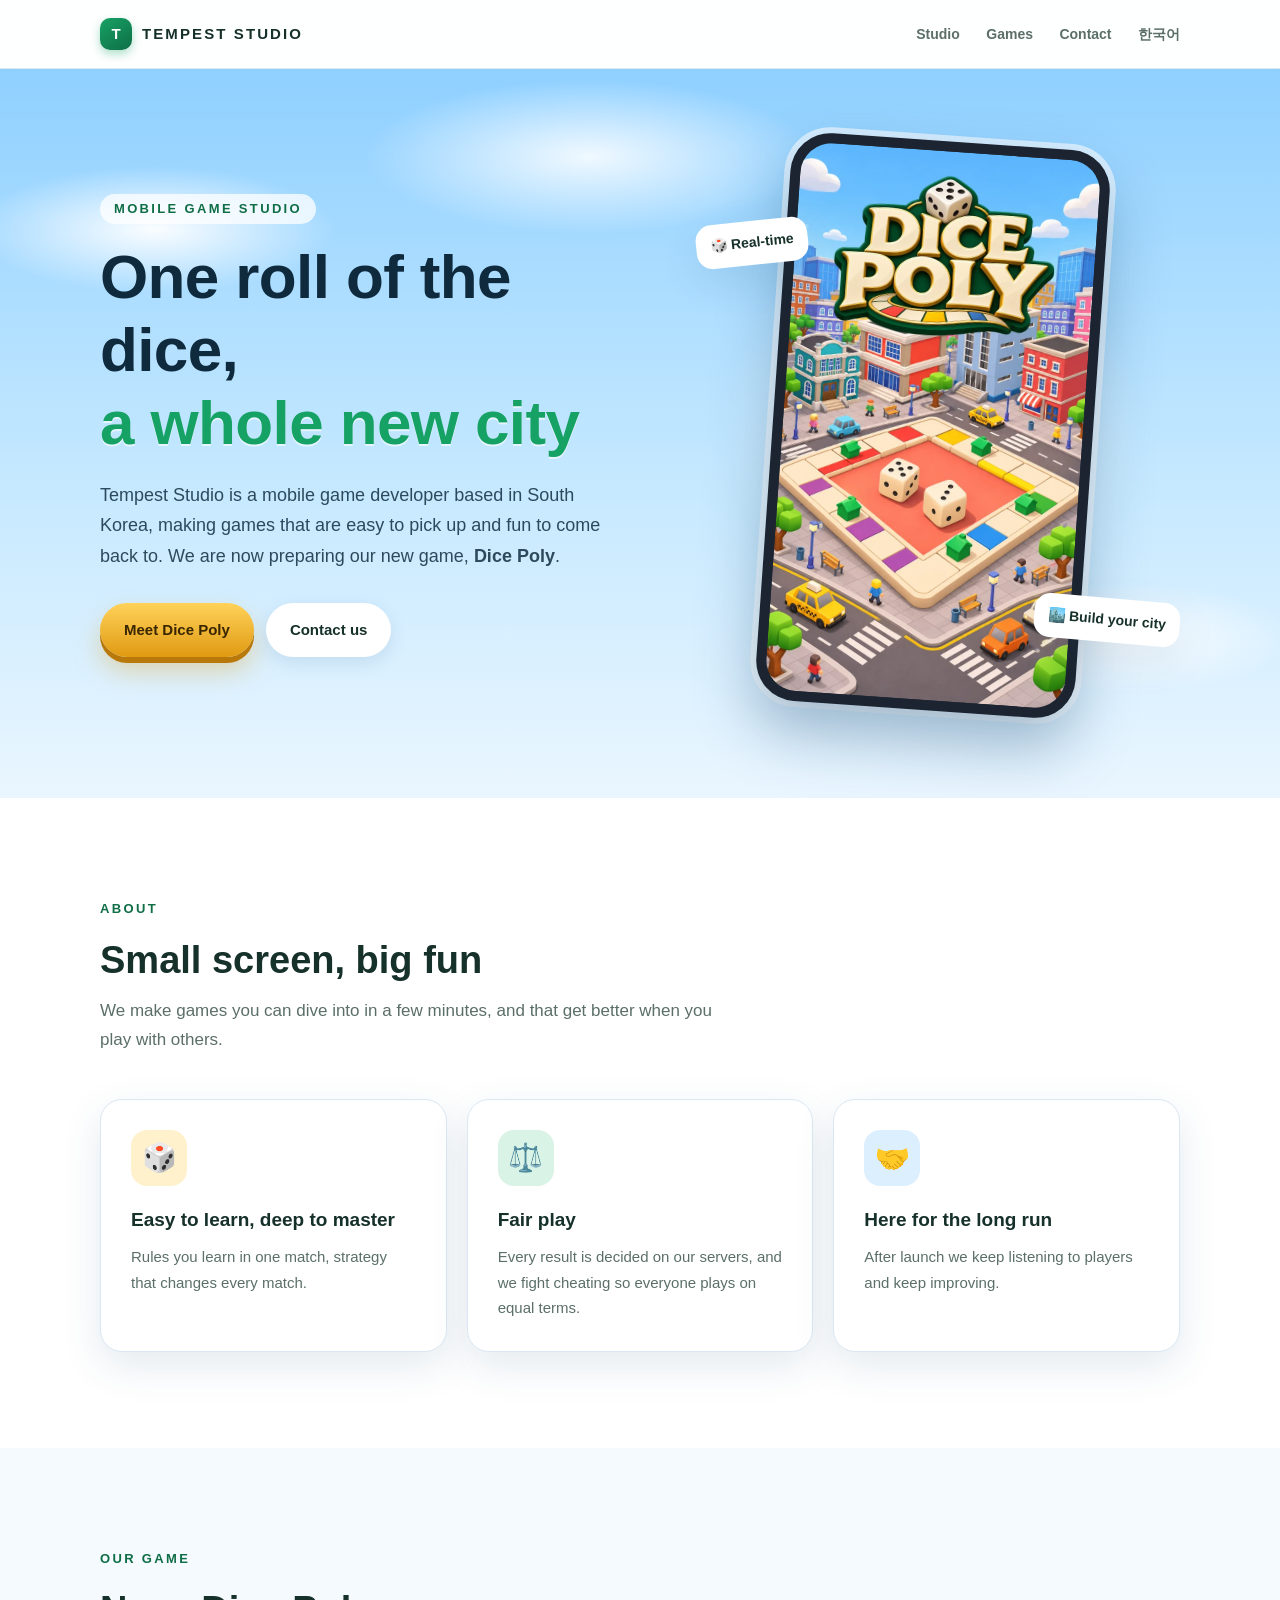
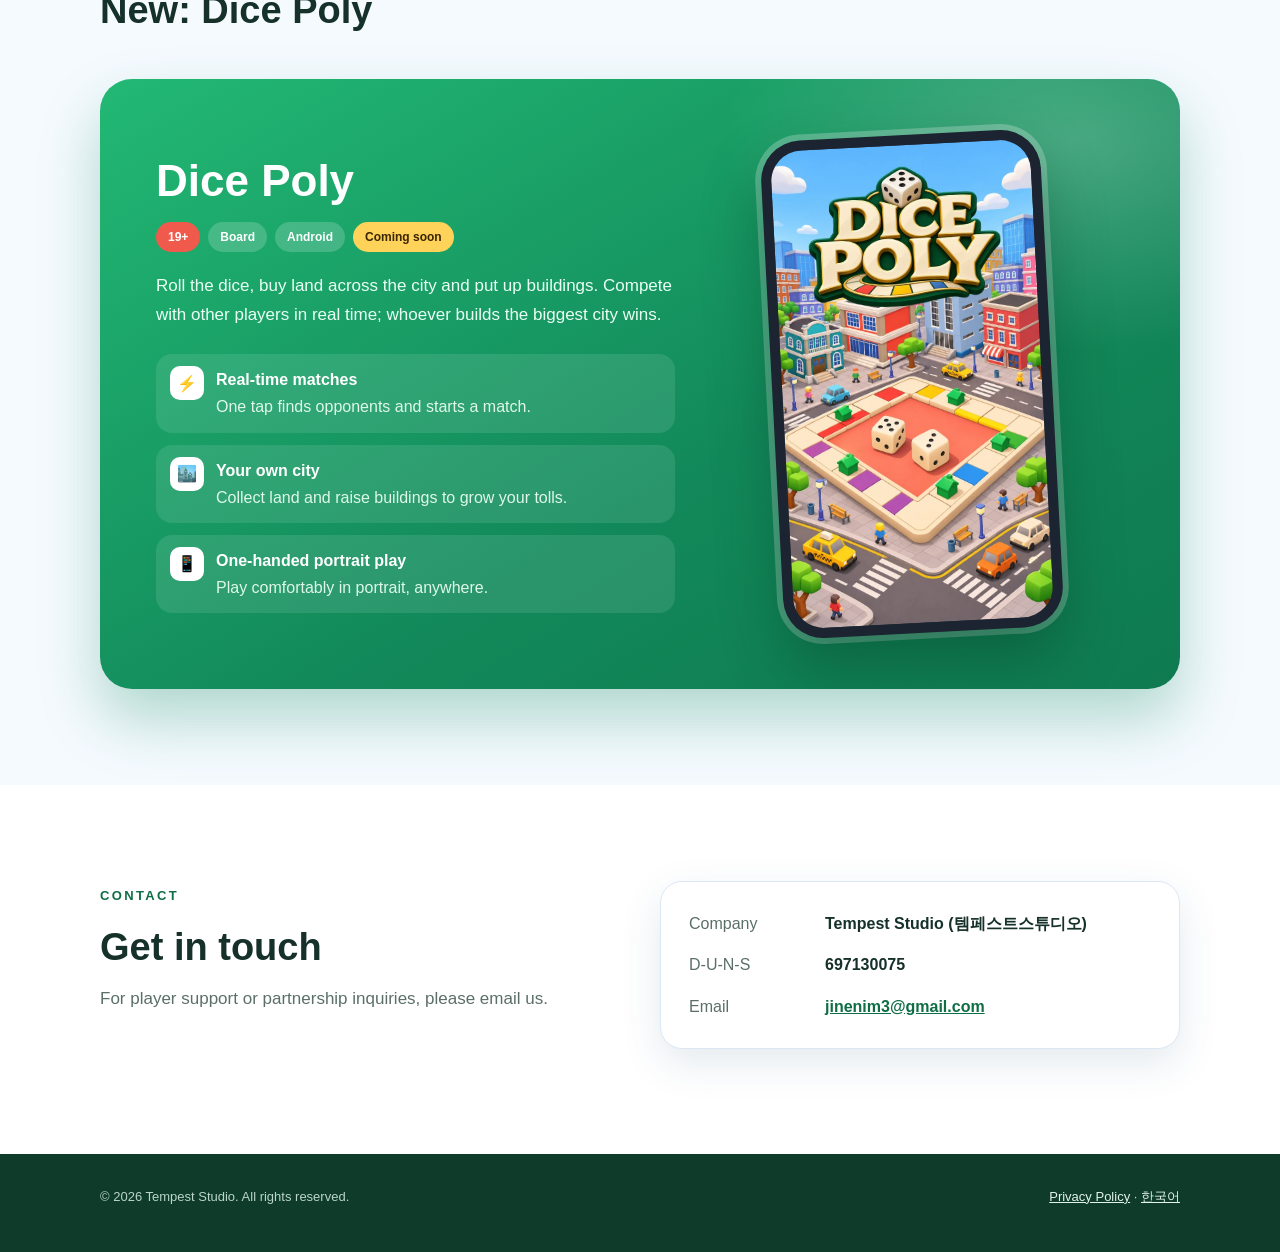
==== commit d6c989fb: "문의 이메일을 jinenim3@gmail.com으로 변경 Co-Authored-By: Claude Opus 5.5 <noreply@anthropic.com> Claude-Sessi" ====
--- a/en/index.html
+++ b/en/index.html
@@ -118,7 +118,7 @@
         <dl class="info">
           <dt>Company</dt><dd>Tempest Studio (템페스트스튜디오)</dd>
           <dt>D-U-N-S</dt><dd>697130075</dd>
-          <dt>Email</dt><dd><a href="mailto:contact@example.com">contact@example.com</a></dd>
+          <dt>Email</dt><dd><a href="mailto:jinenim3@gmail.com">jinenim3@gmail.com</a></dd>
         </dl>
       </div>
     </section>
